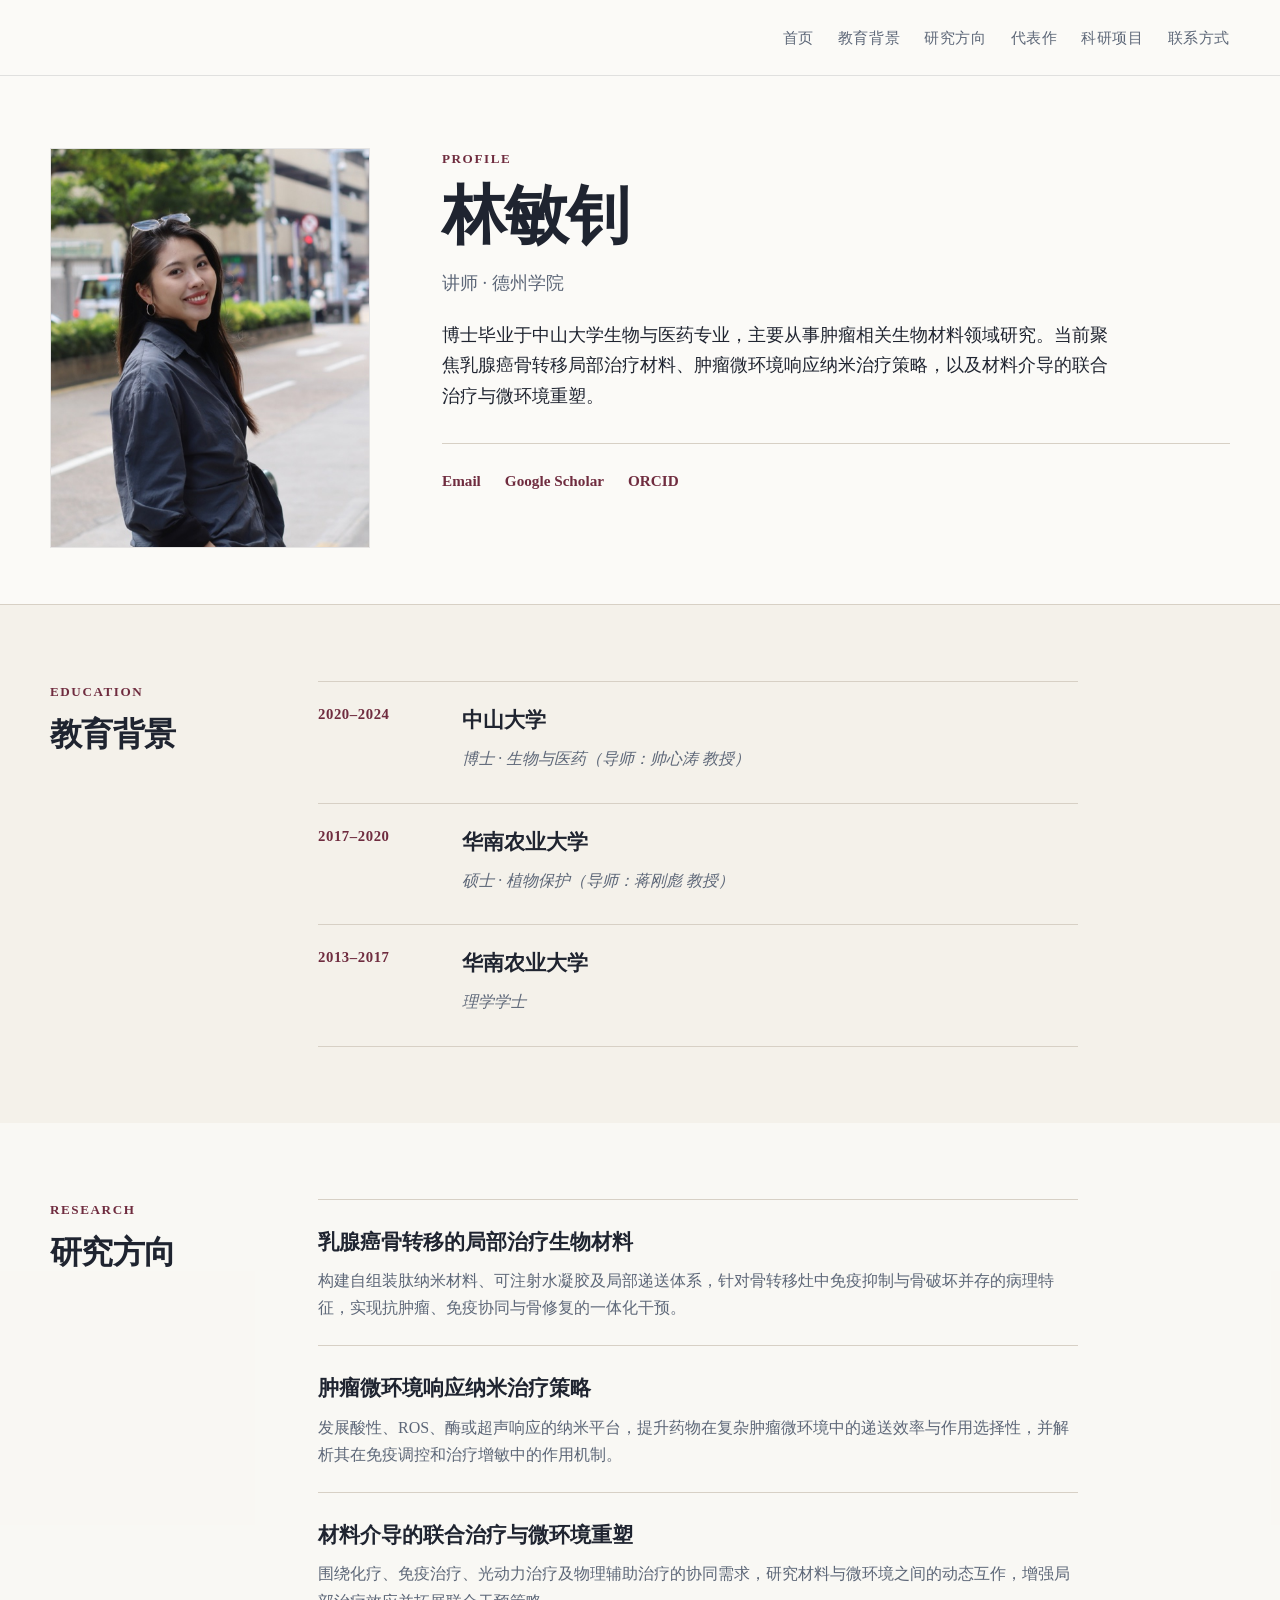
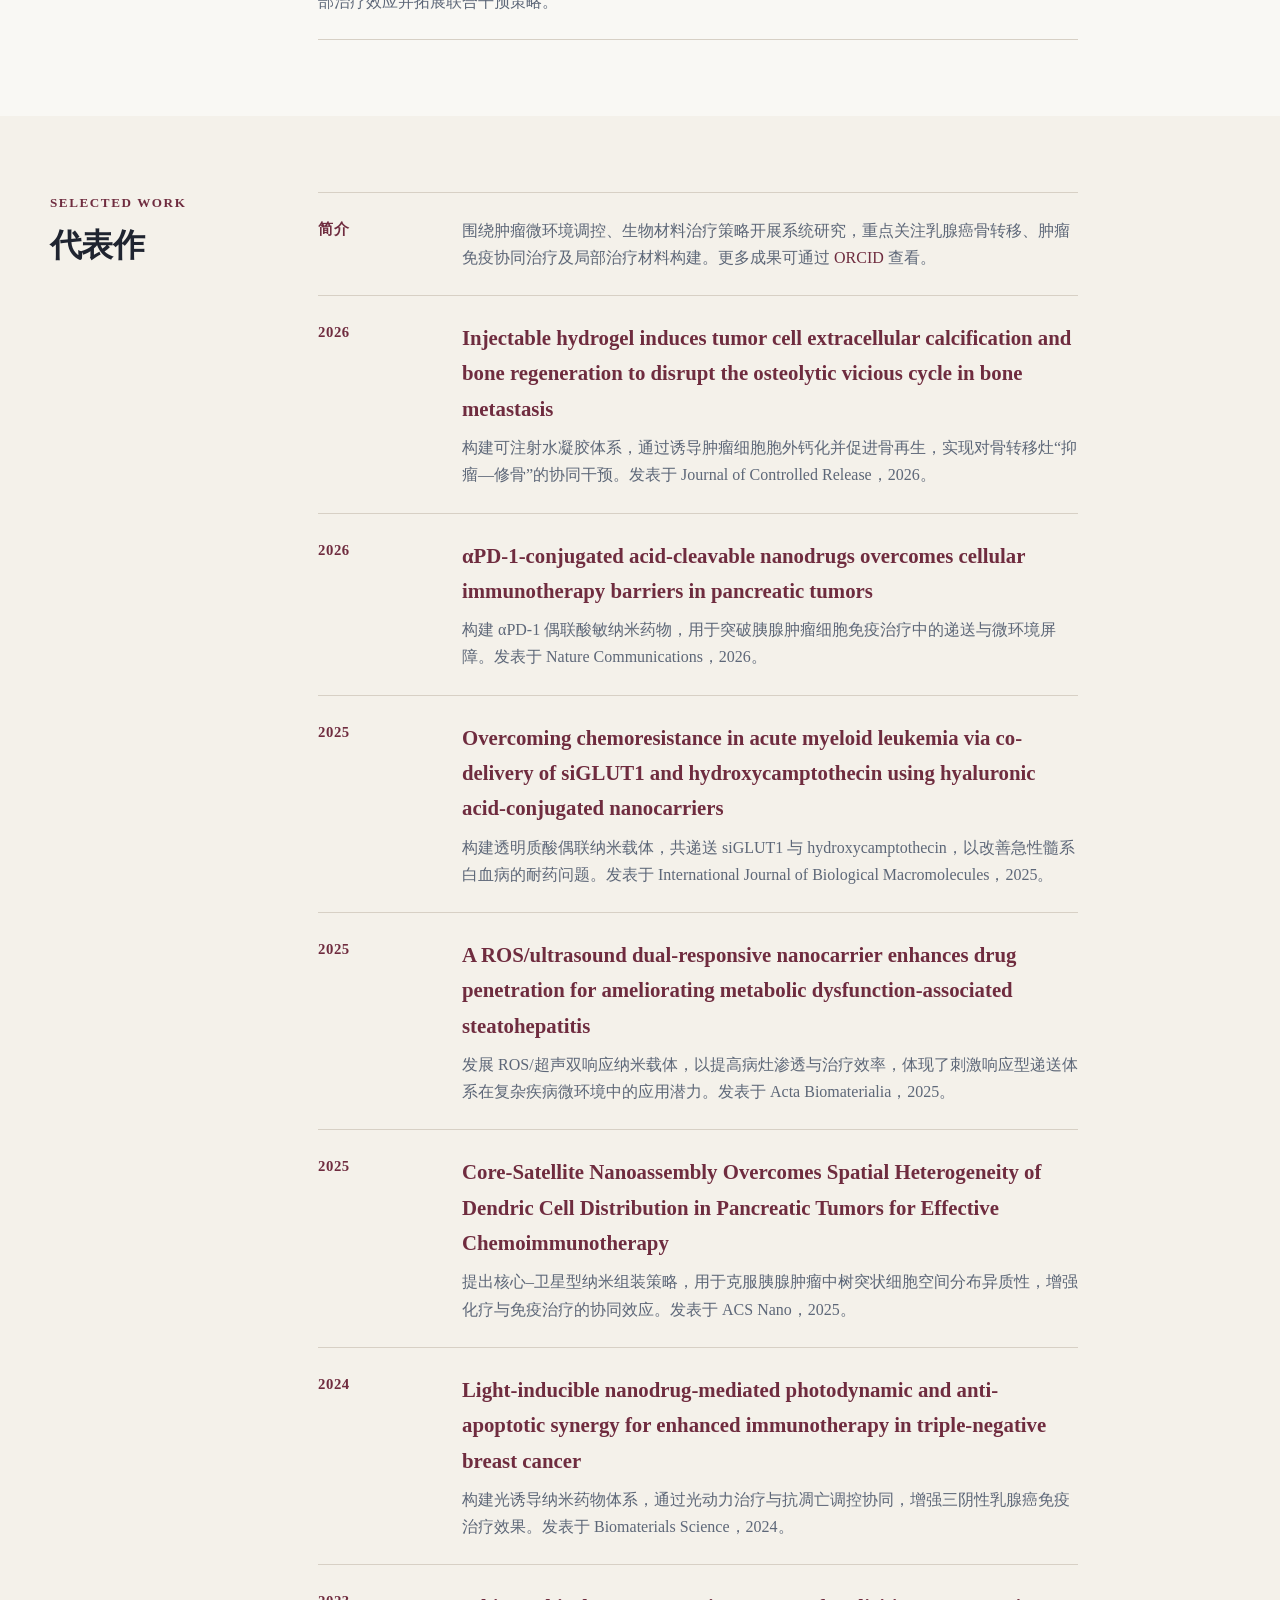
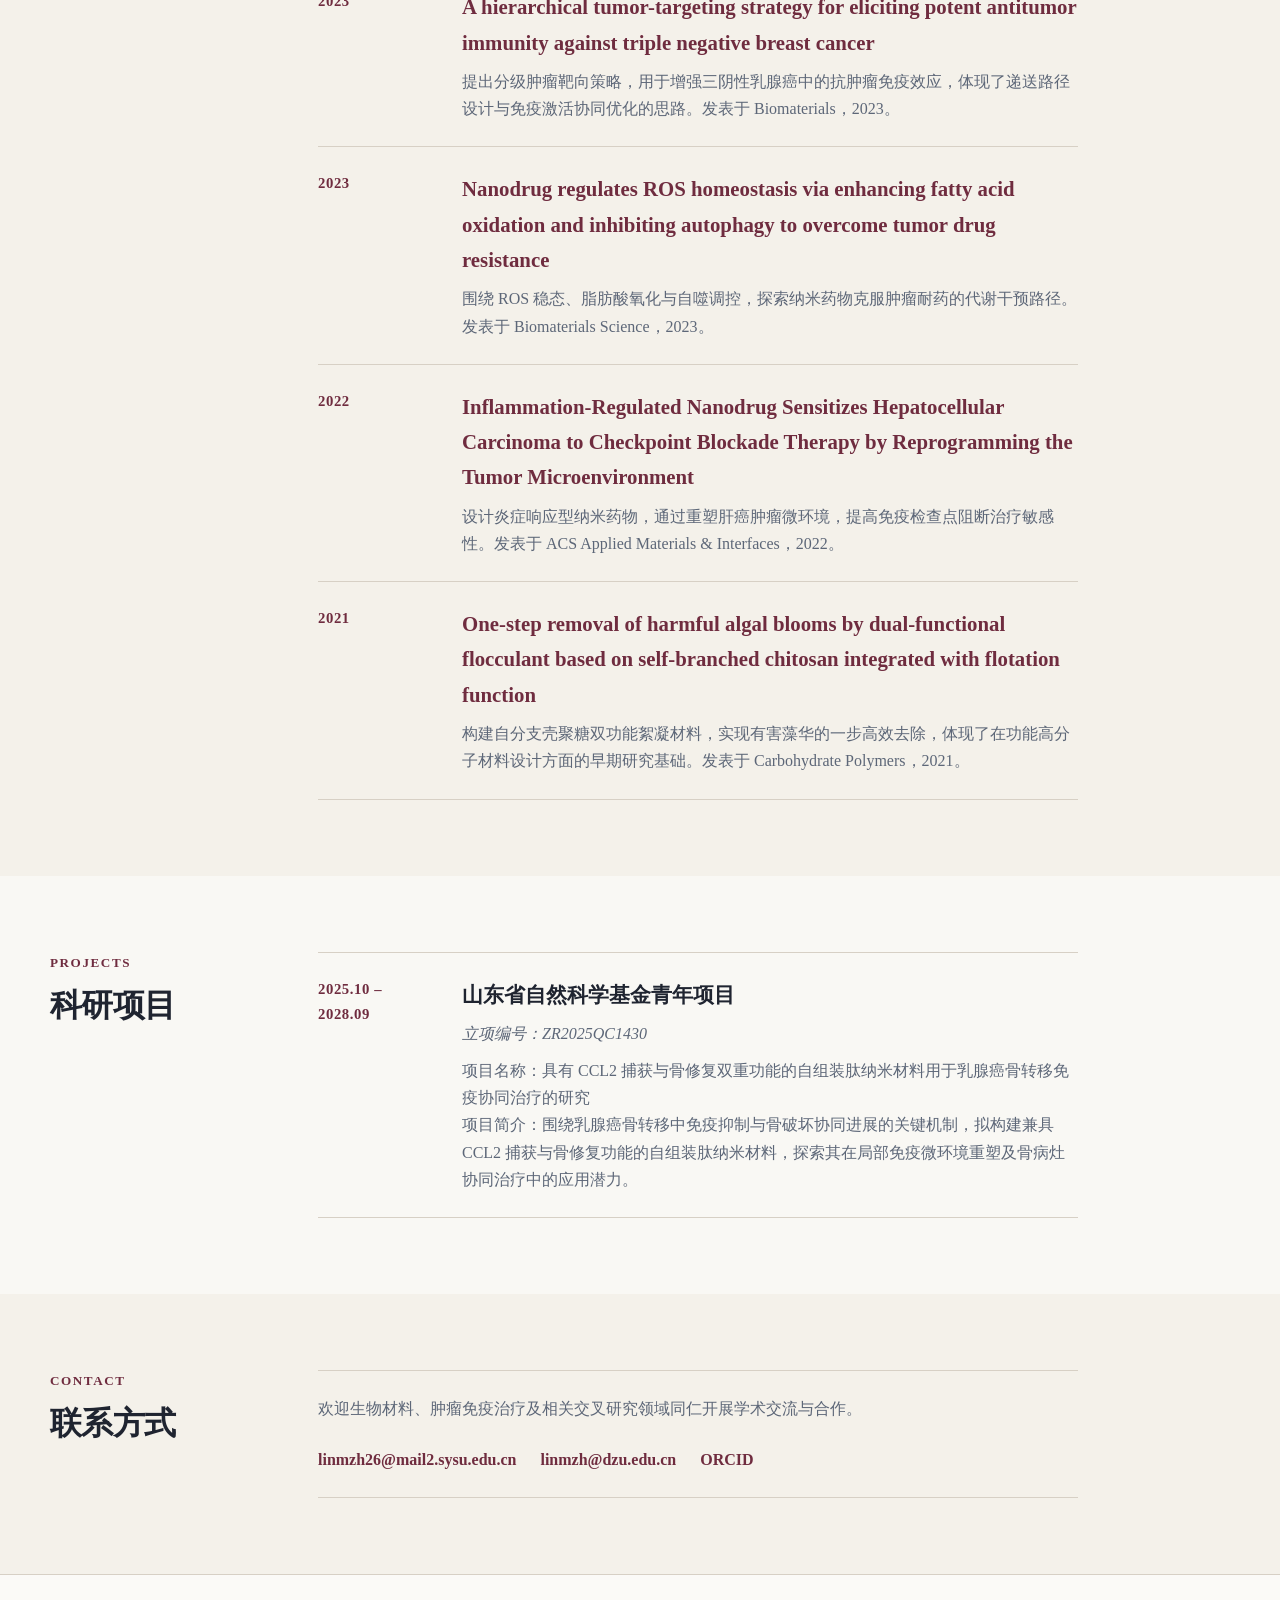
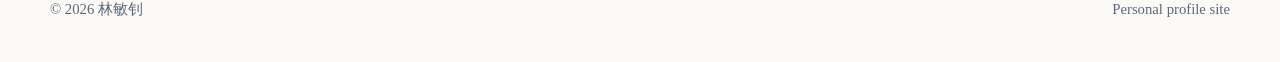
==== index.html @ 879c2ae6 "feat: update homepage content and publication links Refresh the homepage structure and academic cont" ====
<!doctype html>
<html lang="zh-CN">
  <head>
    <meta charset="UTF-8" />
    <meta name="viewport" content="width=device-width, initial-scale=1.0" />
    <title>林敏钊 - 个人主页</title>
    <link rel="icon" type="image/svg+xml" href="assets/favicon.svg" />
    <link rel="stylesheet" href="css/style.css" />
  </head>
  <body>
    <nav class="navbar" aria-label="主导航">
      <div class="container nav-content">
        <a href="#profile" class="logo"></a>
        <button
          class="hamburger"
          aria-label="打开菜单"
          aria-expanded="false"
          aria-controls="site-navigation"
        >
          <span></span>
          <span></span>
          <span></span>
        </button>
        <ul class="nav-links" id="site-navigation">
          <li><a href="#profile">首页</a></li>
          <li><a href="#education">教育背景</a></li>
          <li><a href="#research">研究方向</a></li>
          <li><a href="#selected-work">代表作</a></li>
          <li><a href="#experience">科研项目</a></li>
          <li><a href="#contact">联系方式</a></li>
        </ul>
      </div>
    </nav>

    <main>
      <section id="profile" class="hero section-anchor">
        <div class="container hero-grid">
          <div class="profile-media">
            <img
              class="profile-photo"
              src="assets/profile.png"
              alt="林敏钊个人照片"
            />
          </div>
          <div class="profile-copy">
            <p class="eyebrow">Profile</p>
            <h1>林敏钊</h1>
            <p class="profile-title">讲师 · 德州学院</p>
            <p class="lead">
              博士毕业于中山大学生物与医药专业，主要从事肿瘤相关生物材料领域研究。当前聚焦乳腺癌骨转移局部治疗材料、肿瘤微环境响应纳米治疗策略，以及材料介导的联合治疗与微环境重塑。
            </p>
            <div class="profile-links" aria-label="主要链接">
              <a href="mailto:linmzh26@mail2.sysu.edu.cn">Email</a>
              <a
                href="https://scholar.google.com/citations?user=S7GphQsAAAAJ&amp;hl=zh-CN"
                target="_blank"
                rel="noreferrer"
                >Google Scholar</a
              >
              <a
                href="https://orcid.org/0000-0001-9697-3656"
                target="_blank"
                rel="noreferrer"
                >ORCID</a
              >
            </div>
          </div>
        </div>
      </section>

      <section id="education" class="section section-anchor">
        <div class="container content-shell">
          <div class="section-heading">
            <p class="section-kicker">Education</p>
            <h2 class="section-title">教育背景</h2>
          </div>
          <div class="timeline compact">
            <article class="timeline-item">
              <div class="timeline-meta">2020–2024</div>
              <div class="timeline-content">
                <h3>中山大学</h3>
                <p class="timeline-role">
                  博士 · 生物与医药（导师：帅心涛 教授）
                </p>
              </div>
            </article>
            <article class="timeline-item">
              <div class="timeline-meta">2017–2020</div>
              <div class="timeline-content">
                <h3>华南农业大学</h3>
                <p class="timeline-role">
                  硕士 · 植物保护（导师：蒋刚彪 教授）
                </p>
              </div>
            </article>
            <article class="timeline-item">
              <div class="timeline-meta">2013–2017</div>
              <div class="timeline-content">
                <h3>华南农业大学</h3>
                <p class="timeline-role">理学学士</p>
              </div>
            </article>
          </div>
        </div>
      </section>

      <section id="research" class="section section-anchor section-muted">
        <div class="container content-shell">
          <div class="section-heading">
            <p class="section-kicker">Research</p>
            <h2 class="section-title">研究方向</h2>
          </div>
          <div class="research-list">
            <article class="research-item">
              <h3>乳腺癌骨转移的局部治疗生物材料</h3>
              <p>
                构建自组装肽纳米材料、可注射水凝胶及局部递送体系，针对骨转移灶中免疫抑制与骨破坏并存的病理特征，实现抗肿瘤、免疫协同与骨修复的一体化干预。
              </p>
            </article>
            <article class="research-item">
              <h3>肿瘤微环境响应纳米治疗策略</h3>
              <p>
                发展酸性、ROS、酶或超声响应的纳米平台，提升药物在复杂肿瘤微环境中的递送效率与作用选择性，并解析其在免疫调控和治疗增敏中的作用机制。
              </p>
            </article>
            <article class="research-item">
              <h3>材料介导的联合治疗与微环境重塑</h3>
              <p>
                围绕化疗、免疫治疗、光动力治疗及物理辅助治疗的协同需求，研究材料与微环境之间的动态互作，增强局部治疗效应并拓展联合干预策略。
              </p>
            </article>
          </div>
        </div>
      </section>

      <section id="selected-work" class="section section-anchor">
        <div class="container content-shell">
          <div class="section-heading">
            <p class="section-kicker">Selected Work</p>
            <h2 class="section-title">代表作</h2>
          </div>
          <div class="work-list">
            <article class="work-item">
              <div class="work-meta">简介</div>
              <div class="work-content">
                <p>
                  围绕肿瘤微环境调控、生物材料治疗策略开展系统研究，重点关注乳腺癌骨转移、肿瘤免疫协同治疗及局部治疗材料构建。更多成果可通过
                  <a
                    href="https://orcid.org/0000-0001-9697-3656"
                    target="_blank"
                    rel="noreferrer"
                    >ORCID</a
                  >
                  查看。
                </p>
              </div>
            </article>
            <article class="work-item">
              <div class="work-meta">2026</div>
              <div class="work-content">
                <h3>
                  <a
                    href="https://www.sciencedirect.com/science/article/abs/pii/S0168365926001033"
                    target="_blank"
                    rel="noreferrer"
                    >Injectable hydrogel induces tumor cell extracellular
                    calcification and bone regeneration to disrupt the
                    osteolytic vicious cycle in bone metastasis</a
                  >
                </h3>
                <p>
                  构建可注射水凝胶体系，通过诱导肿瘤细胞胞外钙化并促进骨再生，实现对骨转移灶“抑瘤—修骨”的协同干预。发表于
                  Journal of Controlled Release，2026。
                </p>
              </div>
            </article>
            <article class="work-item">
              <div class="work-meta">2026</div>
              <div class="work-content">
                <h3>
                  <a
                    href="https://www.nature.com/articles/s41467-025-67254-x?utm_source=chatgpt.com"
                    target="_blank"
                    rel="noreferrer"
                    >αPD-1-conjugated acid-cleavable nanodrugs overcomes
                    cellular immunotherapy barriers in pancreatic tumors</a
                  >
                </h3>
                <p>
                  构建 αPD-1
                  偶联酸敏纳米药物，用于突破胰腺肿瘤细胞免疫治疗中的递送与微环境屏障。发表于
                  Nature Communications，2026。
                </p>
              </div>
            </article>
            <article class="work-item">
              <div class="work-meta">2025</div>
              <div class="work-content">
                <h3>
                  <a
                    href="https://www.sciencedirect.com/science/article/abs/pii/S0141813025030442"
                    target="_blank"
                    rel="noreferrer"
                    >Overcoming chemoresistance in acute myeloid leukemia via
                    co-delivery of siGLUT1 and hydroxycamptothecin using
                    hyaluronic acid-conjugated nanocarriers</a
                  >
                </h3>
                <p>
                  构建透明质酸偶联纳米载体，共递送 siGLUT1 与
                  hydroxycamptothecin，以改善急性髓系白血病的耐药问题。发表于
                  International Journal of Biological Macromolecules，2025。
                </p>
              </div>
            </article>
            <article class="work-item">
              <div class="work-meta">2025</div>
              <div class="work-content">
                <h3>
                  <a
                    href="https://www.sciencedirect.com/science/article/abs/pii/S1742706125005033?via%3Dihub"
                    target="_blank"
                    rel="noreferrer"
                    >A ROS/ultrasound dual-responsive nanocarrier enhances drug
                    penetration for ameliorating metabolic dysfunction-associated
                    steatohepatitis</a
                  >
                </h3>
                <p>
                  发展
                  ROS/超声双响应纳米载体，以提高病灶渗透与治疗效率，体现了刺激响应型递送体系在复杂疾病微环境中的应用潜力。发表于
                  Acta Biomaterialia，2025。
                </p>
              </div>
            </article>
            <article class="work-item">
              <div class="work-meta">2025</div>
              <div class="work-content">
                <h3>
                  <a
                    href="https://pubs.acs.org/doi/10.1021/acsnano.4c15444"
                    target="_blank"
                    rel="noreferrer"
                    >Core-Satellite Nanoassembly Overcomes Spatial Heterogeneity of
                    Dendric Cell Distribution in Pancreatic Tumors for Effective
                    Chemoimmunotherapy</a
                  >
                </h3>
                <p>
                  提出核心–卫星型纳米组装策略，用于克服胰腺肿瘤中树突状细胞空间分布异质性，增强化疗与免疫治疗的协同效应。发表于
                  ACS Nano，2025。
                </p>
              </div>
            </article>
            <article class="work-item">
              <div class="work-meta">2024</div>
              <div class="work-content">
                <h3>
                  <a
                    href="https://pubs.rsc.org/en/content/articlelanding/2024/bm/d4bm00083h?utm_source=chatgpt.com"
                    target="_blank"
                    rel="noreferrer"
                    >Light-inducible nanodrug-mediated photodynamic and
                    anti-apoptotic synergy for enhanced immunotherapy in
                    triple-negative breast cancer</a
                  >
                </h3>
                <p>
                  构建光诱导纳米药物体系，通过光动力治疗与抗凋亡调控协同，增强三阴性乳腺癌免疫治疗效果。发表于
                  Biomaterials Science，2024。
                </p>
              </div>
            </article>
            <article class="work-item">
              <div class="work-meta">2023</div>
              <div class="work-content">
                <h3>
                  <a
                    href="https://www.sciencedirect.com/science/article/abs/pii/S0142961223000753?via%3Dihub"
                    target="_blank"
                    rel="noreferrer"
                    >A hierarchical tumor-targeting strategy for eliciting potent
                    antitumor immunity against triple negative breast cancer</a
                  >
                </h3>
                <p>
                  提出分级肿瘤靶向策略，用于增强三阴性乳腺癌中的抗肿瘤免疫效应，体现了递送路径设计与免疫激活协同优化的思路。发表于
                  Biomaterials，2023。
                </p>
              </div>
            </article>
            <article class="work-item">
              <div class="work-meta">2023</div>
              <div class="work-content">
                <h3>
                  <a
                    href="https://pubs.rsc.org/en/content/articlelanding/2023/bm/d3bm01139a?utm_source=chatgpt.com"
                    target="_blank"
                    rel="noreferrer"
                    >Nanodrug regulates ROS homeostasis via enhancing fatty acid
                    oxidation and inhibiting autophagy to overcome tumor drug
                    resistance</a
                  >
                </h3>
                <p>
                  围绕 ROS
                  稳态、脂肪酸氧化与自噬调控，探索纳米药物克服肿瘤耐药的代谢干预路径。发表于
                  Biomaterials Science，2023。
                </p>
              </div>
            </article>
            <article class="work-item">
              <div class="work-meta">2022</div>
              <div class="work-content">
                <h3>
                  <a
                    href="https://pubs.acs.org/doi/10.1021/acsami.2c14448"
                    target="_blank"
                    rel="noreferrer"
                    >Inflammation-Regulated Nanodrug Sensitizes Hepatocellular
                    Carcinoma to Checkpoint Blockade Therapy by Reprogramming the
                    Tumor Microenvironment</a
                  >
                </h3>
                <p>
                  设计炎症响应型纳米药物，通过重塑肝癌肿瘤微环境，提高免疫检查点阻断治疗敏感性。发表于
                  ACS Applied Materials &amp; Interfaces，2022。
                </p>
              </div>
            </article>
            <article class="work-item">
              <div class="work-meta">2021</div>
              <div class="work-content">
                <h3>
                  <a
                    href="https://www.sciencedirect.com/science/article/abs/pii/S0144861721000977"
                    target="_blank"
                    rel="noreferrer"
                    >One-step removal of harmful algal blooms by dual-functional
                    flocculant based on self-branched chitosan integrated with
                    flotation function</a
                  >
                </h3>
                <p>
                  构建自分支壳聚糖双功能絮凝材料，实现有害藻华的一步高效去除，体现了在功能高分子材料设计方面的早期研究基础。发表于
                  Carbohydrate Polymers，2021。
                </p>
              </div>
            </article>
          </div>
        </div>
      </section>

      <section id="experience" class="section section-anchor section-muted">
        <div class="container content-shell">
          <div class="section-heading">
            <p class="section-kicker">Projects</p>
            <h2 class="section-title">科研项目</h2>
          </div>
          <div class="timeline">
            <article class="timeline-item">
              <div class="timeline-meta">2025.10 – 2028.09</div>
              <div class="timeline-content">
                <h3>山东省自然科学基金青年项目</h3>
                <p class="timeline-role">立项编号：ZR2025QC1430</p>
                <p>
                  项目名称：具有 CCL2
                  捕获与骨修复双重功能的自组装肽纳米材料用于乳腺癌骨转移免疫协同治疗的研究
                </p>
                <p>
                  项目简介：围绕乳腺癌骨转移中免疫抑制与骨破坏协同进展的关键机制，拟构建兼具
                  CCL2
                  捕获与骨修复功能的自组装肽纳米材料，探索其在局部免疫微环境重塑及骨病灶协同治疗中的应用潜力。
                </p>
              </div>
            </article>
          </div>
        </div>
      </section>

      <section id="contact" class="section section-anchor">
        <div class="container content-shell">
          <div class="section-heading">
            <p class="section-kicker">Contact</p>
            <h2 class="section-title">联系方式</h2>
          </div>
          <div class="contact-panel">
            <p>
              欢迎生物材料、肿瘤免疫治疗及相关交叉研究领域同仁开展学术交流与合作。
            </p>
            <ul class="contact-links">
              <li>
                <a href="mailto:linmzh26@mail2.sysu.edu.cn"
                  >linmzh26@mail2.sysu.edu.cn</a
                >
              </li>
              <li><a href="mailto:linmzh@dzu.edu.cn">linmzh@dzu.edu.cn</a></li>
              <li>
                <a
                  href="https://orcid.org/0000-0001-9697-3656"
                  target="_blank"
                  rel="noreferrer"
                  >ORCID</a
                >
              </li>
            </ul>
          </div>
        </div>
      </section>
    </main>

    <footer class="footer">
      <div class="container footer-content">
        <p>&copy; 2026 林敏钊</p>
        <p>Personal profile site</p>
      </div>
    </footer>

    <script src="js/main.js"></script>
  </body>
</html>
---- css/style.css ----
:root {
    --bg: #f4f1ea;
    --surface: #fbfaf7;
    --surface-strong: #ffffff;
    --text: #1f2430;
    --muted: #5d6778;
    --line: #d7d0c5;
    --accent: #6f2c3f;
    --accent-soft: #efe4e7;
    --nav-height: 76px;
    --content-width: 1180px;
    --reading-width: 760px;
    --transition: 180ms ease;
}

* {
    margin: 0;
    padding: 0;
    box-sizing: border-box;
}

html {
    scroll-behavior: smooth;
}

body {
    font-family: Georgia, "Times New Roman", serif;
    line-height: 1.7;
    color: var(--text);
    background: var(--bg);
}

a {
    color: var(--accent);
    text-decoration: none;
}

a:hover {
    text-decoration: underline;
}

a:focus-visible,
button:focus-visible {
    outline: 2px solid var(--accent);
    outline-offset: 3px;
}

img {
    max-width: 100%;
    display: block;
}

.container {
    width: min(calc(100% - 48px), var(--content-width));
    margin: 0 auto;
}

.navbar {
    position: sticky;
    top: 0;
    z-index: 1000;
    height: var(--nav-height);
    background: rgba(251, 250, 247, 0.96);
    border-bottom: 1px solid rgba(31, 36, 48, 0.12);
    backdrop-filter: blur(10px);
}

.nav-content {
    height: 100%;
    display: flex;
    align-items: center;
    justify-content: space-between;
    gap: 32px;
}

.logo {
    color: var(--text);
    font-size: 1.2rem;
    font-weight: 700;
    letter-spacing: 0.02em;
}

.nav-links {
    display: flex;
    align-items: center;
    gap: 24px;
    list-style: none;
}

.nav-links a {
    color: var(--muted);
    font-size: 0.92rem;
    letter-spacing: 0.04em;
    text-transform: uppercase;
}

.nav-links a:hover,
.nav-links a:focus-visible {
    color: var(--text);
    text-decoration: none;
}

.hamburger {
    display: none;
    width: 42px;
    height: 42px;
    border: 1px solid rgba(31, 36, 48, 0.14);
    border-radius: 999px;
    background: var(--surface-strong);
    align-items: center;
    justify-content: center;
    cursor: pointer;
}

.hamburger span {
    position: absolute;
    width: 18px;
    height: 2px;
    background: var(--text);
    transition: transform var(--transition), opacity var(--transition);
}

.hamburger span:nth-child(1) {
    transform: translateY(-6px);
}

.hamburger span:nth-child(3) {
    transform: translateY(6px);
}

.hamburger.active span:nth-child(1) {
    transform: rotate(45deg);
}

.hamburger.active span:nth-child(2) {
    opacity: 0;
}

.hamburger.active span:nth-child(3) {
    transform: rotate(-45deg);
}

.section-anchor {
    scroll-margin-top: calc(var(--nav-height) + 28px);
}

.hero {
    padding: 72px 0 56px;
    background: var(--surface);
    border-bottom: 1px solid var(--line);
}

.hero-grid {
    display: grid;
    grid-template-columns: 320px minmax(0, 1fr);
    gap: 72px;
    align-items: start;
}

.profile-photo {
    aspect-ratio: 4 / 5;
    width: 100%;
    object-fit: cover;
    border: 1px solid rgba(31, 36, 48, 0.1);
    display: block;
}

.eyebrow,
.section-kicker {
    margin-bottom: 14px;
    color: var(--accent);
    font-size: 0.82rem;
    font-weight: 700;
    letter-spacing: 0.12em;
    text-transform: uppercase;
}

.profile-copy h1 {
    font-size: clamp(2.8rem, 5vw, 4.75rem);
    line-height: 1;
    letter-spacing: -0.03em;
    margin-bottom: 20px;
}

.profile-title {
    max-width: 36rem;
    color: var(--muted);
    font-size: 1.15rem;
    margin-bottom: 20px;
}

.lead {
    max-width: 42rem;
    font-size: 1.12rem;
    color: var(--text);
}

.profile-links {
    display: flex;
    flex-wrap: wrap;
    gap: 18px 24px;
    margin-top: 32px;
    padding-top: 24px;
    border-top: 1px solid var(--line);
}

.profile-links a {
    font-size: 0.95rem;
    font-weight: 700;
}

.section {
    padding: 76px 0;
}

.section-muted {
    background: rgba(255, 255, 255, 0.45);
}

.content-shell {
    display: grid;
    grid-template-columns: 220px minmax(0, 1fr);
    gap: 48px;
    align-items: start;
}

.section-heading {
    position: sticky;
    top: calc(var(--nav-height) + 28px);
}

.section-title {
    font-size: 2rem;
    line-height: 1.1;
    letter-spacing: -0.02em;
}

.content-body,
.research-list,
.work-list,
.timeline,
.contact-panel {
    max-width: var(--reading-width);
}

.prose p + p {
    margin-top: 18px;
}

.research-list,
.work-list,
.timeline {
    display: grid;
    gap: 0;
}

.research-item,
.work-item,
.timeline-item,
.contact-panel {
    padding: 24px 0;
    border-top: 1px solid var(--line);
}

.research-item:last-child,
.work-item:last-child,
.timeline-item:last-child,
.contact-panel {
    border-bottom: 1px solid var(--line);
}

.research-item h3,
.work-content h3,
.timeline-content h3 {
    font-size: 1.3rem;
    margin-bottom: 8px;
}

.research-item p,
.work-content p,
.timeline-content p,
.contact-panel p,
.timeline-role {
    color: var(--muted);
}

.work-item,
.timeline-item {
    display: grid;
    grid-template-columns: 120px minmax(0, 1fr);
    gap: 24px;
}

.work-meta,
.timeline-meta {
    color: var(--accent);
    font-size: 0.92rem;
    font-weight: 700;
    letter-spacing: 0.04em;
    text-transform: uppercase;
}

.work-links {
    display: flex;
    flex-wrap: wrap;
    gap: 16px;
    margin-top: 12px;
}

.timeline-role {
    margin-bottom: 10px;
    font-style: italic;
}

.compact .timeline-item {
    padding: 20px 0;
}

.contact-panel {
    display: grid;
    gap: 24px;
}

.contact-links {
    list-style: none;
    display: flex;
    flex-wrap: wrap;
    gap: 14px 24px;
}

.contact-links a {
    font-weight: 700;
}

.footer {
    border-top: 1px solid var(--line);
    background: var(--surface);
}

.footer-content {
    display: flex;
    justify-content: space-between;
    gap: 24px;
    padding: 22px 0 40px;
    color: var(--muted);
    font-size: 0.92rem;
}

@media (max-width: 960px) {
    .hero-grid,
    .content-shell,
    .work-item,
    .timeline-item {
        grid-template-columns: 1fr;
        gap: 24px;
    }

    .section-heading {
        position: static;
    }

    .profile-photo {
        max-width: 320px;
    }
}

@media (max-width: 820px) {
    .hamburger {
        position: relative;
        display: inline-flex;
        flex-shrink: 0;
    }

    .nav-links {
        display: none;
        position: absolute;
        top: calc(100% + 1px);
        left: 24px;
        right: 24px;
        padding: 18px 20px;
        background: var(--surface-strong);
        border: 1px solid rgba(31, 36, 48, 0.12);
        flex-direction: column;
        align-items: flex-start;
        gap: 14px;
    }

    .nav-links.active {
        display: flex;
    }

    .hero {
        padding-top: 48px;
    }

    .profile-copy h1 {
        font-size: clamp(2.3rem, 10vw, 3.4rem);
    }

    .section {
        padding: 60px 0;
    }

    .section-title {
        font-size: 1.7rem;
    }

    .container {
        width: min(calc(100% - 32px), var(--content-width));
    }

    .footer-content {
        flex-direction: column;
    }
}

@media (prefers-reduced-motion: reduce) {
    html {
        scroll-behavior: auto;
    }

    *,
    *::before,
    *::after {
        transition: none !important;
    }
}
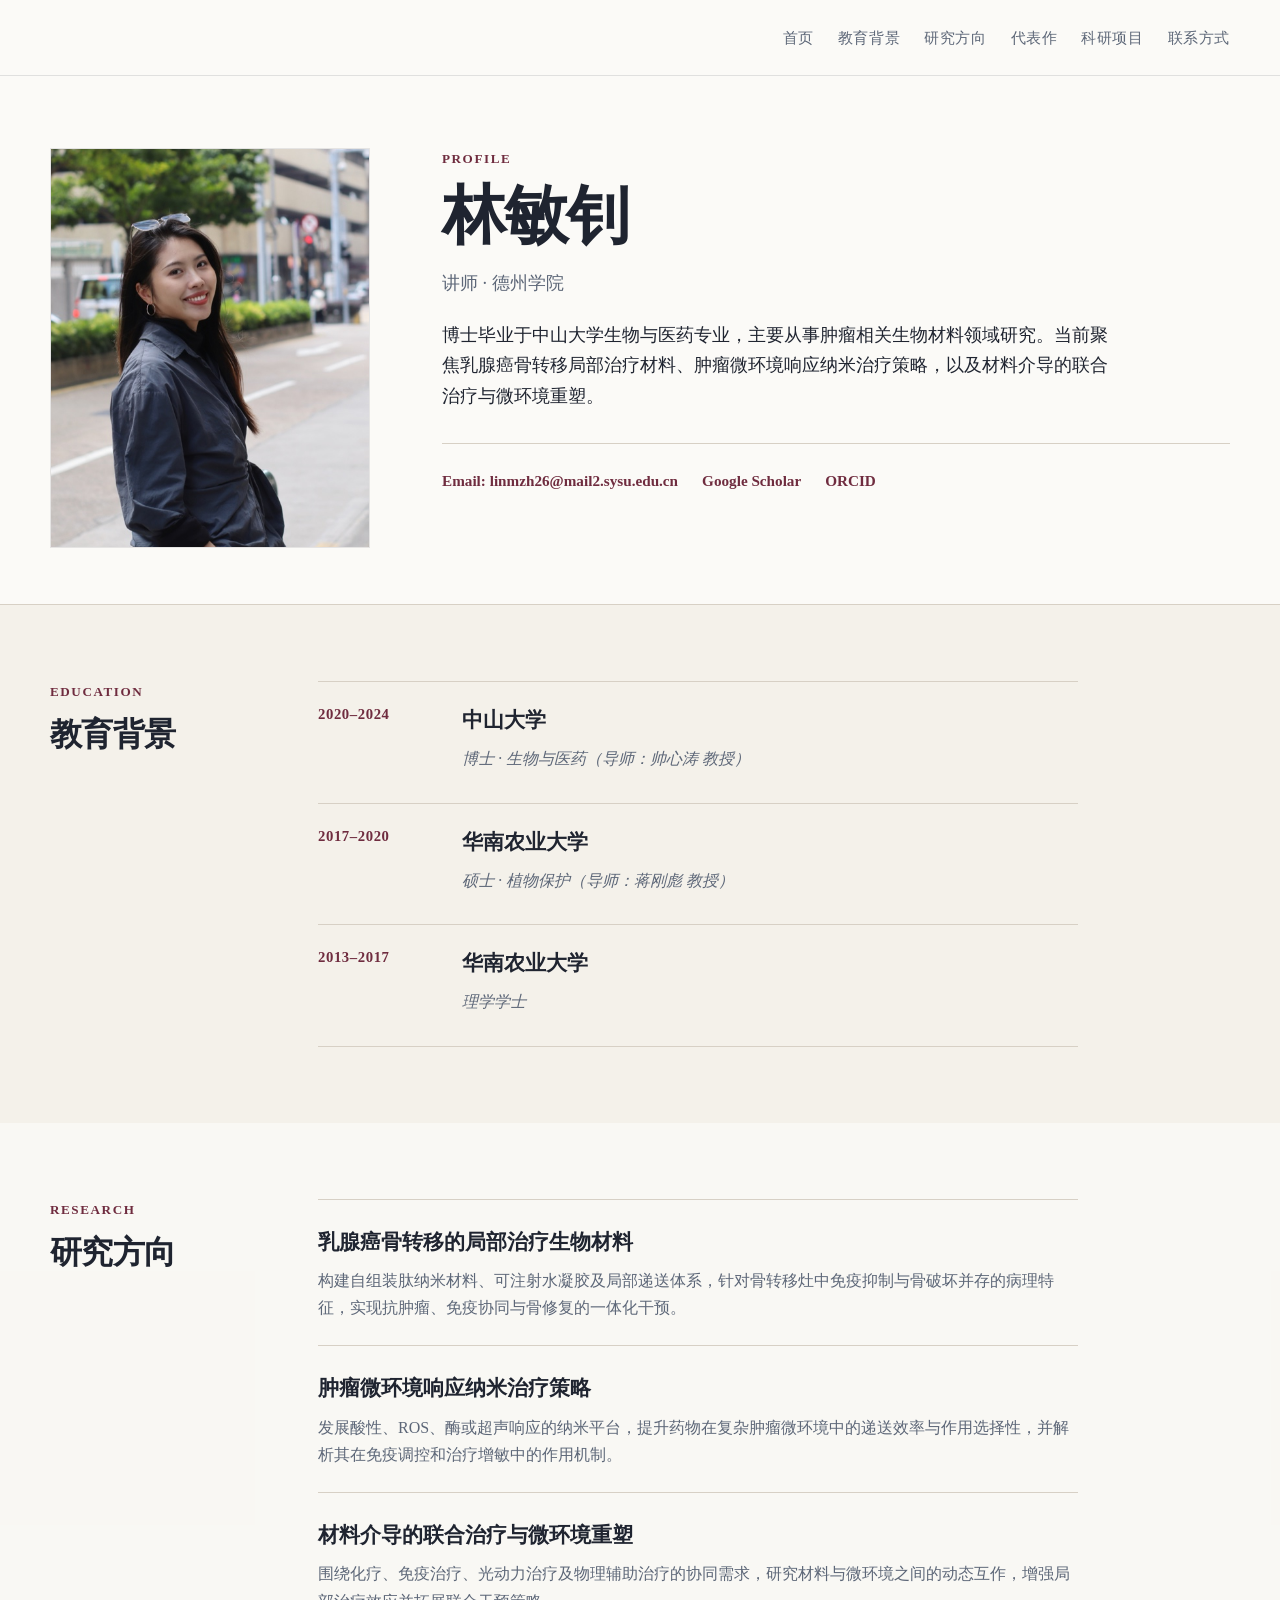
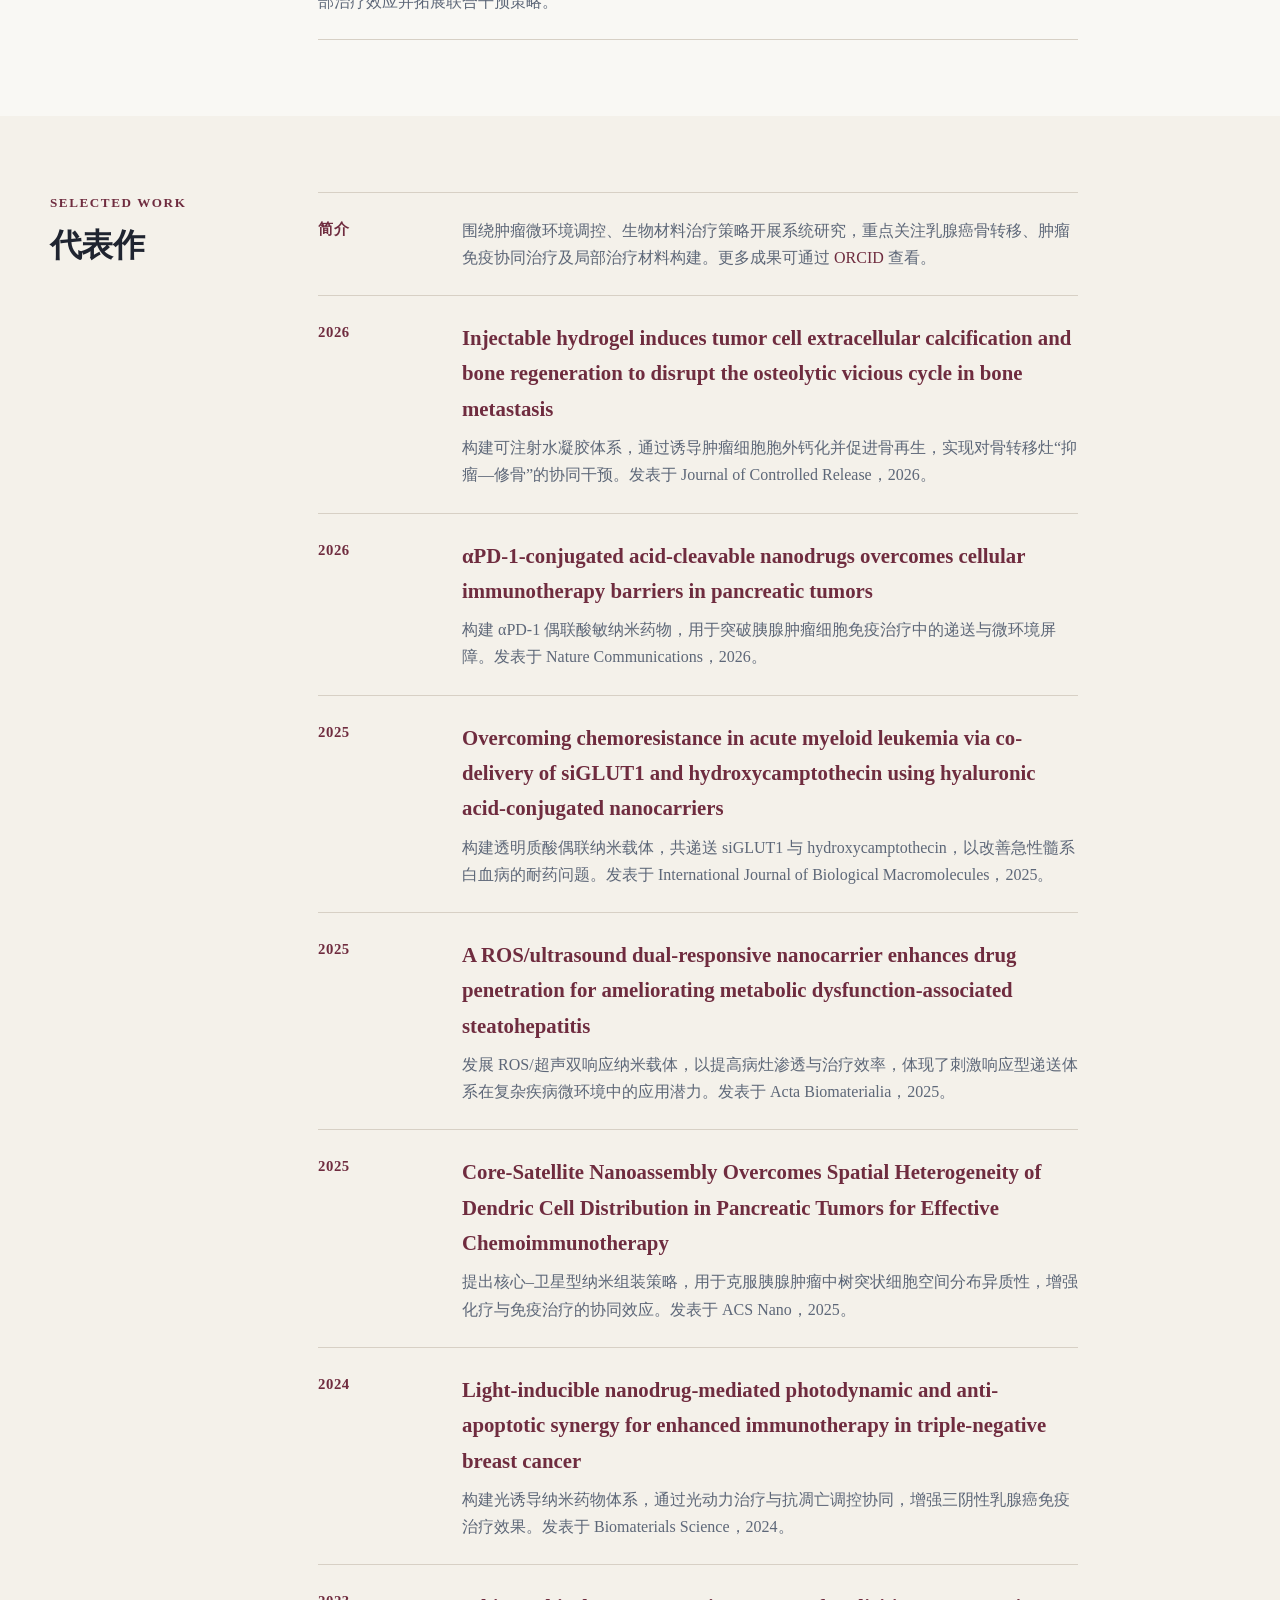
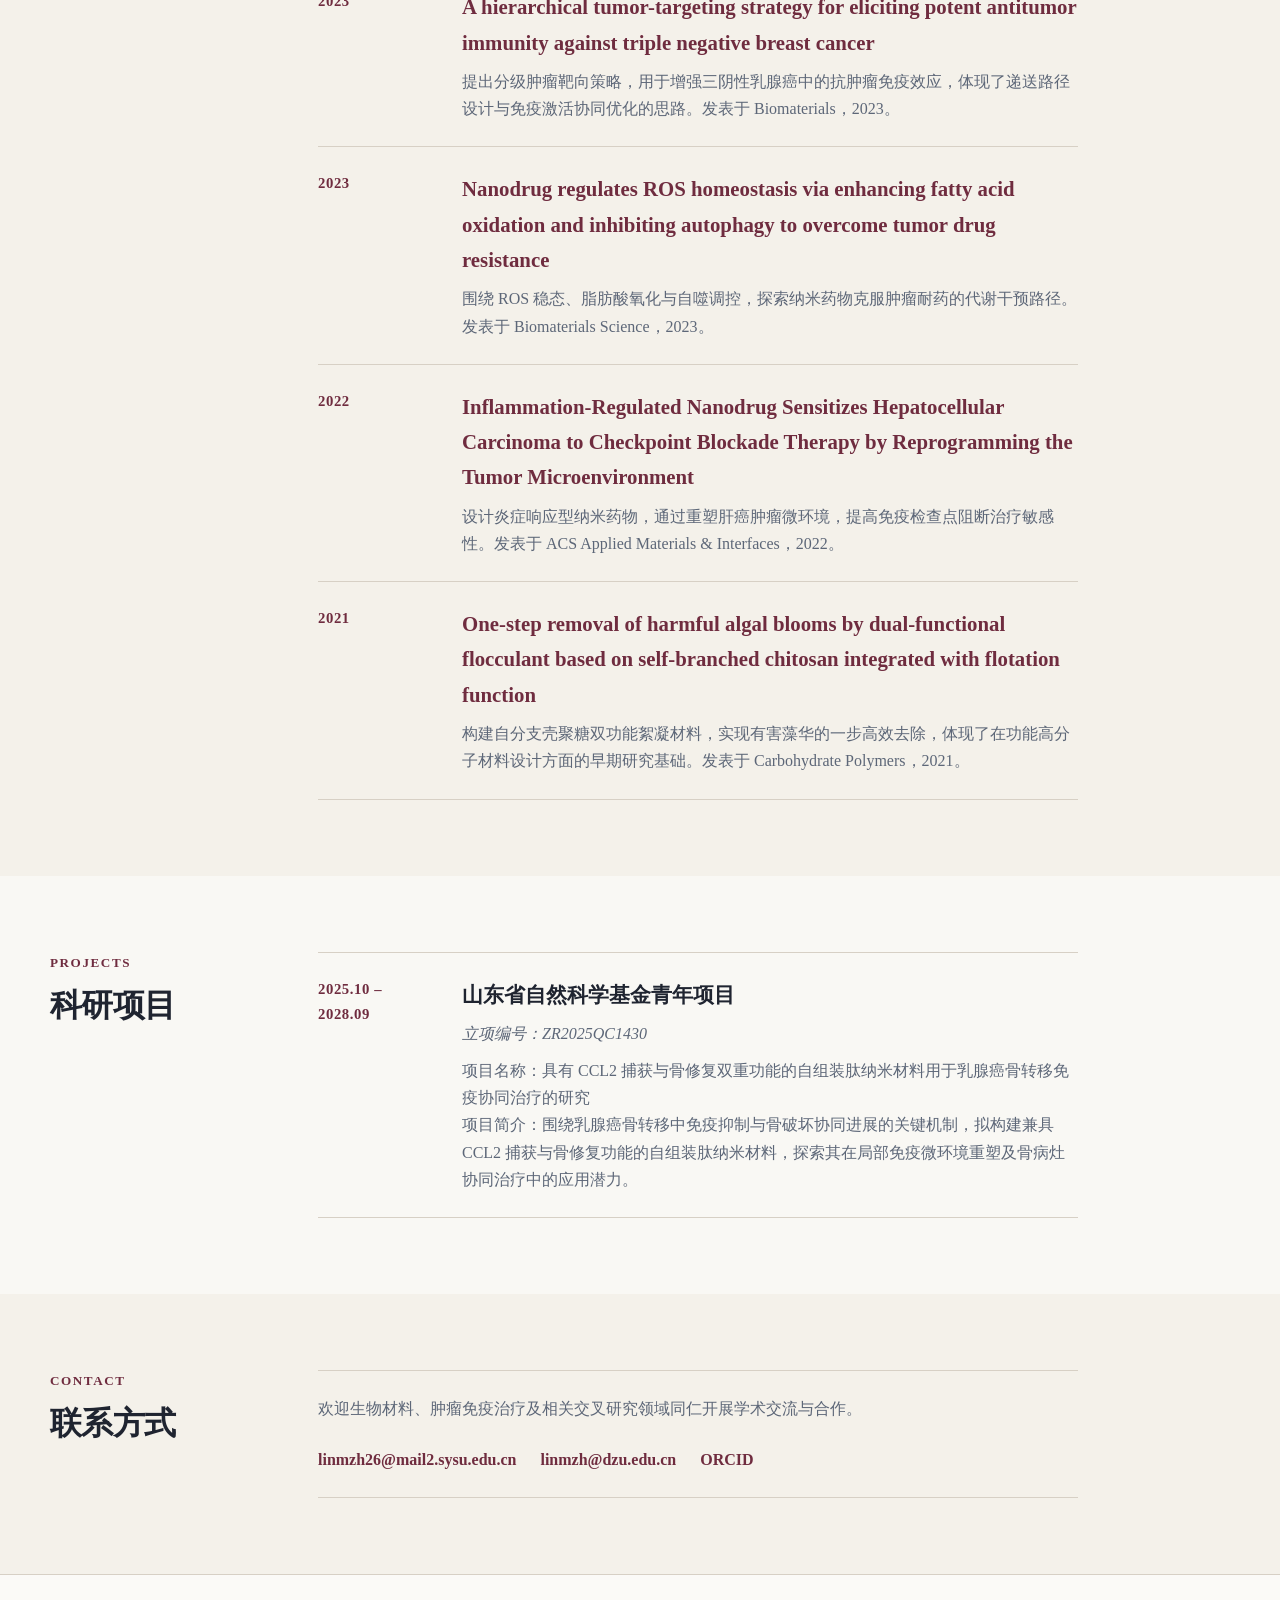
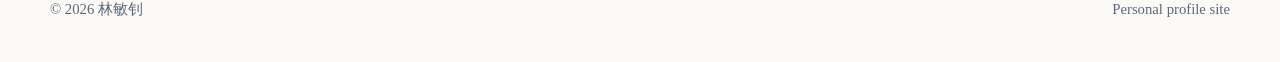
==== commit 26fce75b: "feat: refine homepage content formatting Polish the homepage copy and publication title wrapping to " ====
--- a/index.html
+++ b/index.html
@@ -50,7 +50,9 @@
               博士毕业于中山大学生物与医药专业，主要从事肿瘤相关生物材料领域研究。当前聚焦乳腺癌骨转移局部治疗材料、肿瘤微环境响应纳米治疗策略，以及材料介导的联合治疗与微环境重塑。
             </p>
             <div class="profile-links" aria-label="主要链接">
-              <a href="mailto:linmzh26@mail2.sysu.edu.cn">Email</a>
+              <a href="mailto:linmzh26@mail2.sysu.edu.cn"
+                >Email: linmzh26@mail2.sysu.edu.cn</a
+              >
               <a
                 href="https://scholar.google.com/citations?user=S7GphQsAAAAJ&amp;hl=zh-CN"
                 target="_blank"
@@ -222,8 +224,8 @@
                     target="_blank"
                     rel="noreferrer"
                     >A ROS/ultrasound dual-responsive nanocarrier enhances drug
-                    penetration for ameliorating metabolic dysfunction-associated
-                    steatohepatitis</a
+                    penetration for ameliorating metabolic
+                    dysfunction-associated steatohepatitis</a
                   >
                 </h3>
                 <p>
@@ -241,9 +243,9 @@
                     href="https://pubs.acs.org/doi/10.1021/acsnano.4c15444"
                     target="_blank"
                     rel="noreferrer"
-                    >Core-Satellite Nanoassembly Overcomes Spatial Heterogeneity of
-                    Dendric Cell Distribution in Pancreatic Tumors for Effective
-                    Chemoimmunotherapy</a
+                    >Core-Satellite Nanoassembly Overcomes Spatial Heterogeneity
+                    of Dendric Cell Distribution in Pancreatic Tumors for
+                    Effective Chemoimmunotherapy</a
                   >
                 </h3>
                 <p>
@@ -279,8 +281,9 @@
                     href="https://www.sciencedirect.com/science/article/abs/pii/S0142961223000753?via%3Dihub"
                     target="_blank"
                     rel="noreferrer"
-                    >A hierarchical tumor-targeting strategy for eliciting potent
-                    antitumor immunity against triple negative breast cancer</a
+                    >A hierarchical tumor-targeting strategy for eliciting
+                    potent antitumor immunity against triple negative breast
+                    cancer</a
                   >
                 </h3>
                 <p>
@@ -318,8 +321,8 @@
                     target="_blank"
                     rel="noreferrer"
                     >Inflammation-Regulated Nanodrug Sensitizes Hepatocellular
-                    Carcinoma to Checkpoint Blockade Therapy by Reprogramming the
-                    Tumor Microenvironment</a
+                    Carcinoma to Checkpoint Blockade Therapy by Reprogramming
+                    the Tumor Microenvironment</a
                   >
                 </h3>
                 <p>
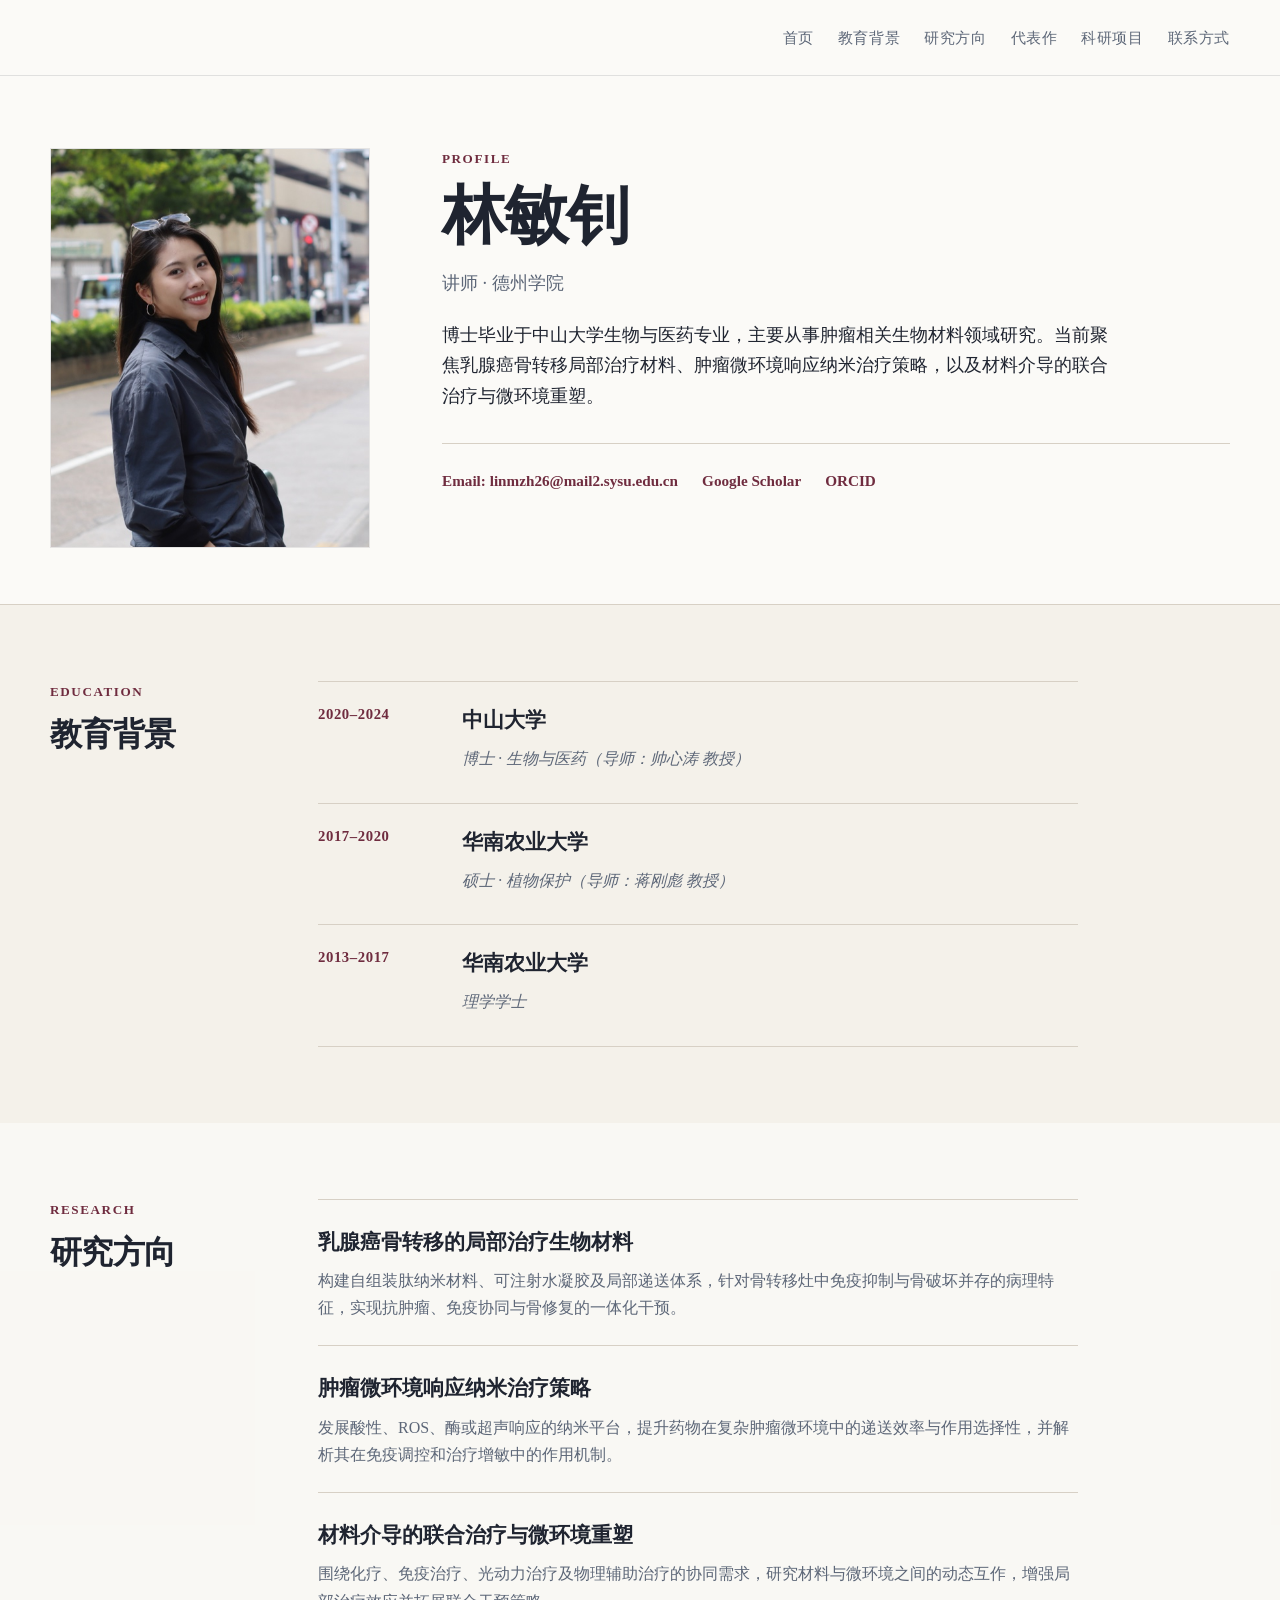
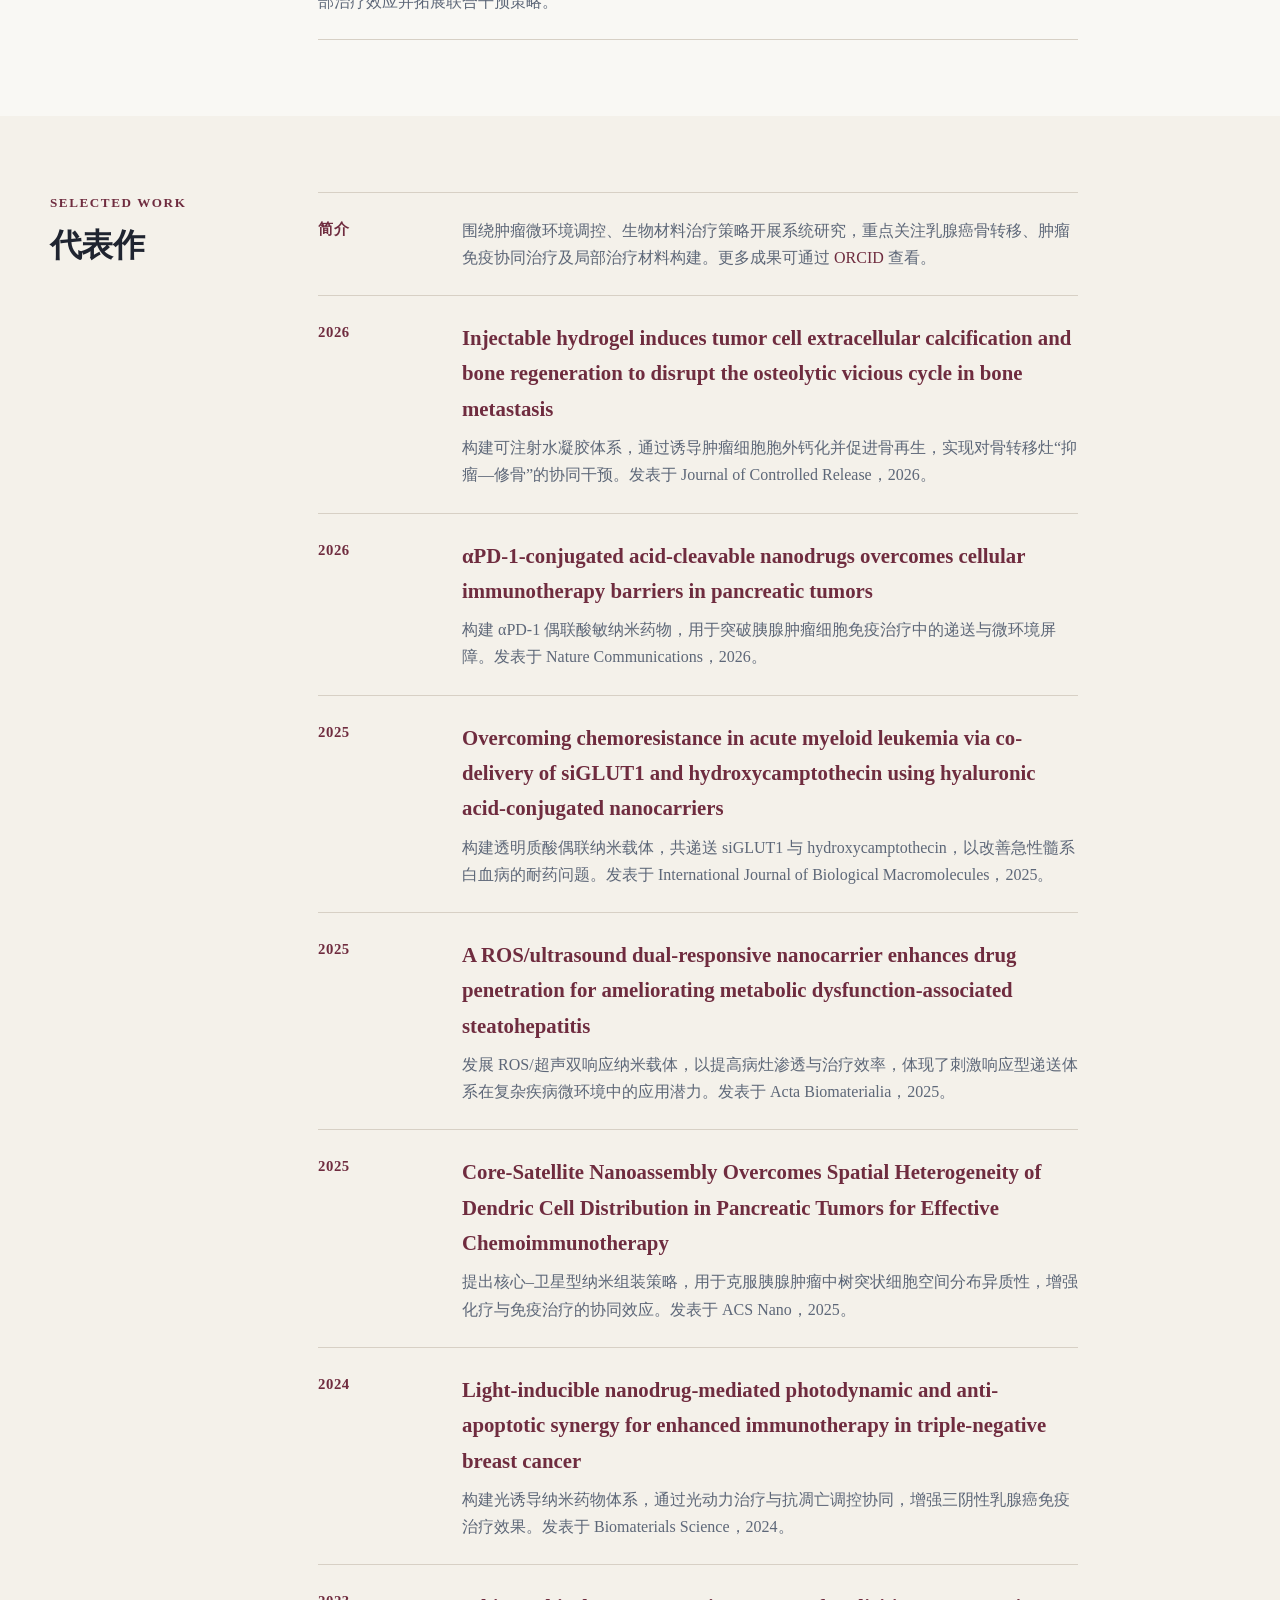
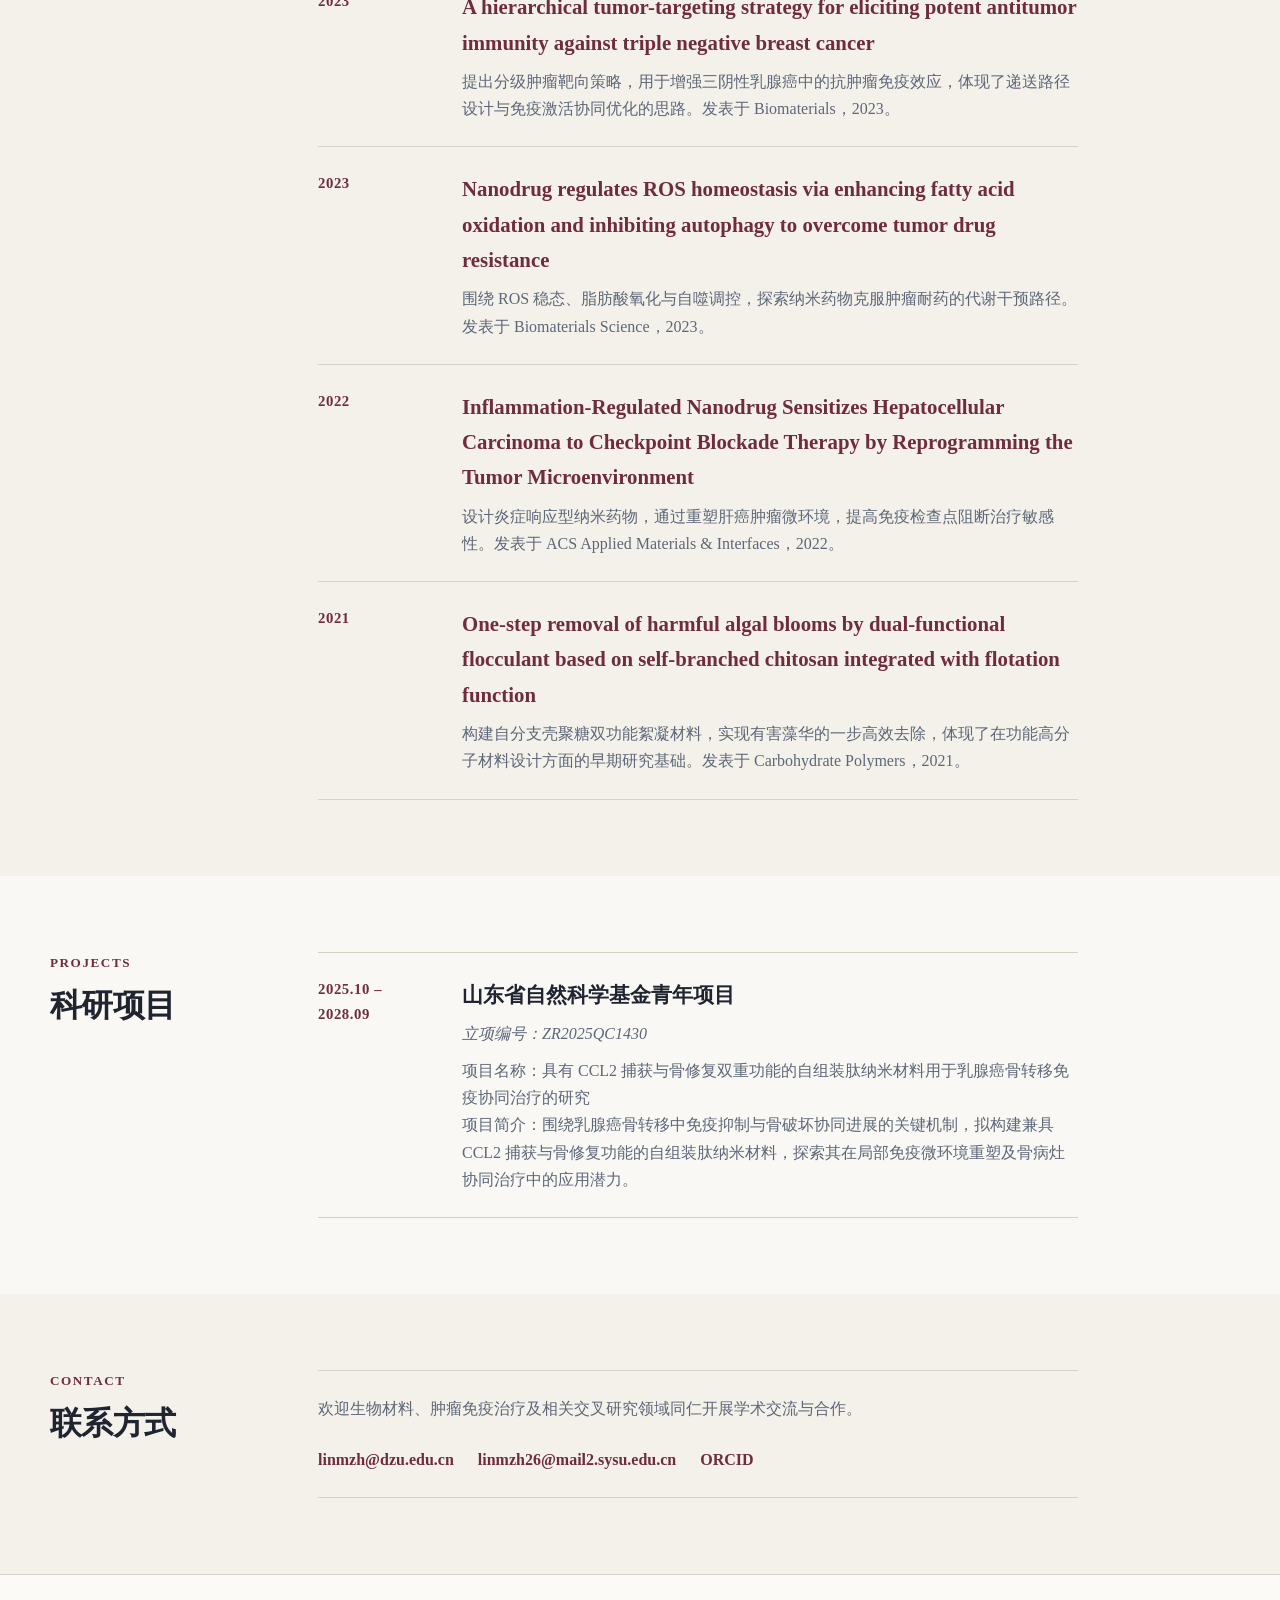
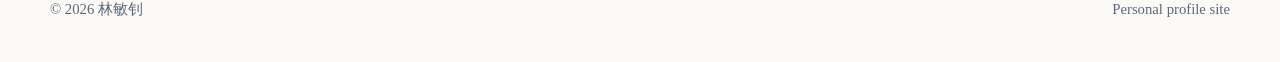
==== commit 72742d83: "feat: 优化" ====
--- a/index.html
+++ b/index.html
@@ -3,7 +3,7 @@
   <head>
     <meta charset="UTF-8" />
     <meta name="viewport" content="width=device-width, initial-scale=1.0" />
-    <title>林敏钊 - 个人主页</title>
+    <title>林敏钊</title>
     <link rel="icon" type="image/svg+xml" href="assets/favicon.svg" />
     <link rel="stylesheet" href="css/style.css" />
   </head>
@@ -392,12 +392,12 @@
               欢迎生物材料、肿瘤免疫治疗及相关交叉研究领域同仁开展学术交流与合作。
             </p>
             <ul class="contact-links">
+              <li><a href="mailto:linmzh@dzu.edu.cn">linmzh@dzu.edu.cn</a></li>
               <li>
                 <a href="mailto:linmzh26@mail2.sysu.edu.cn"
                   >linmzh26@mail2.sysu.edu.cn</a
                 >
               </li>
-              <li><a href="mailto:linmzh@dzu.edu.cn">linmzh@dzu.edu.cn</a></li>
               <li>
                 <a
                   href="https://orcid.org/0000-0001-9697-3656"
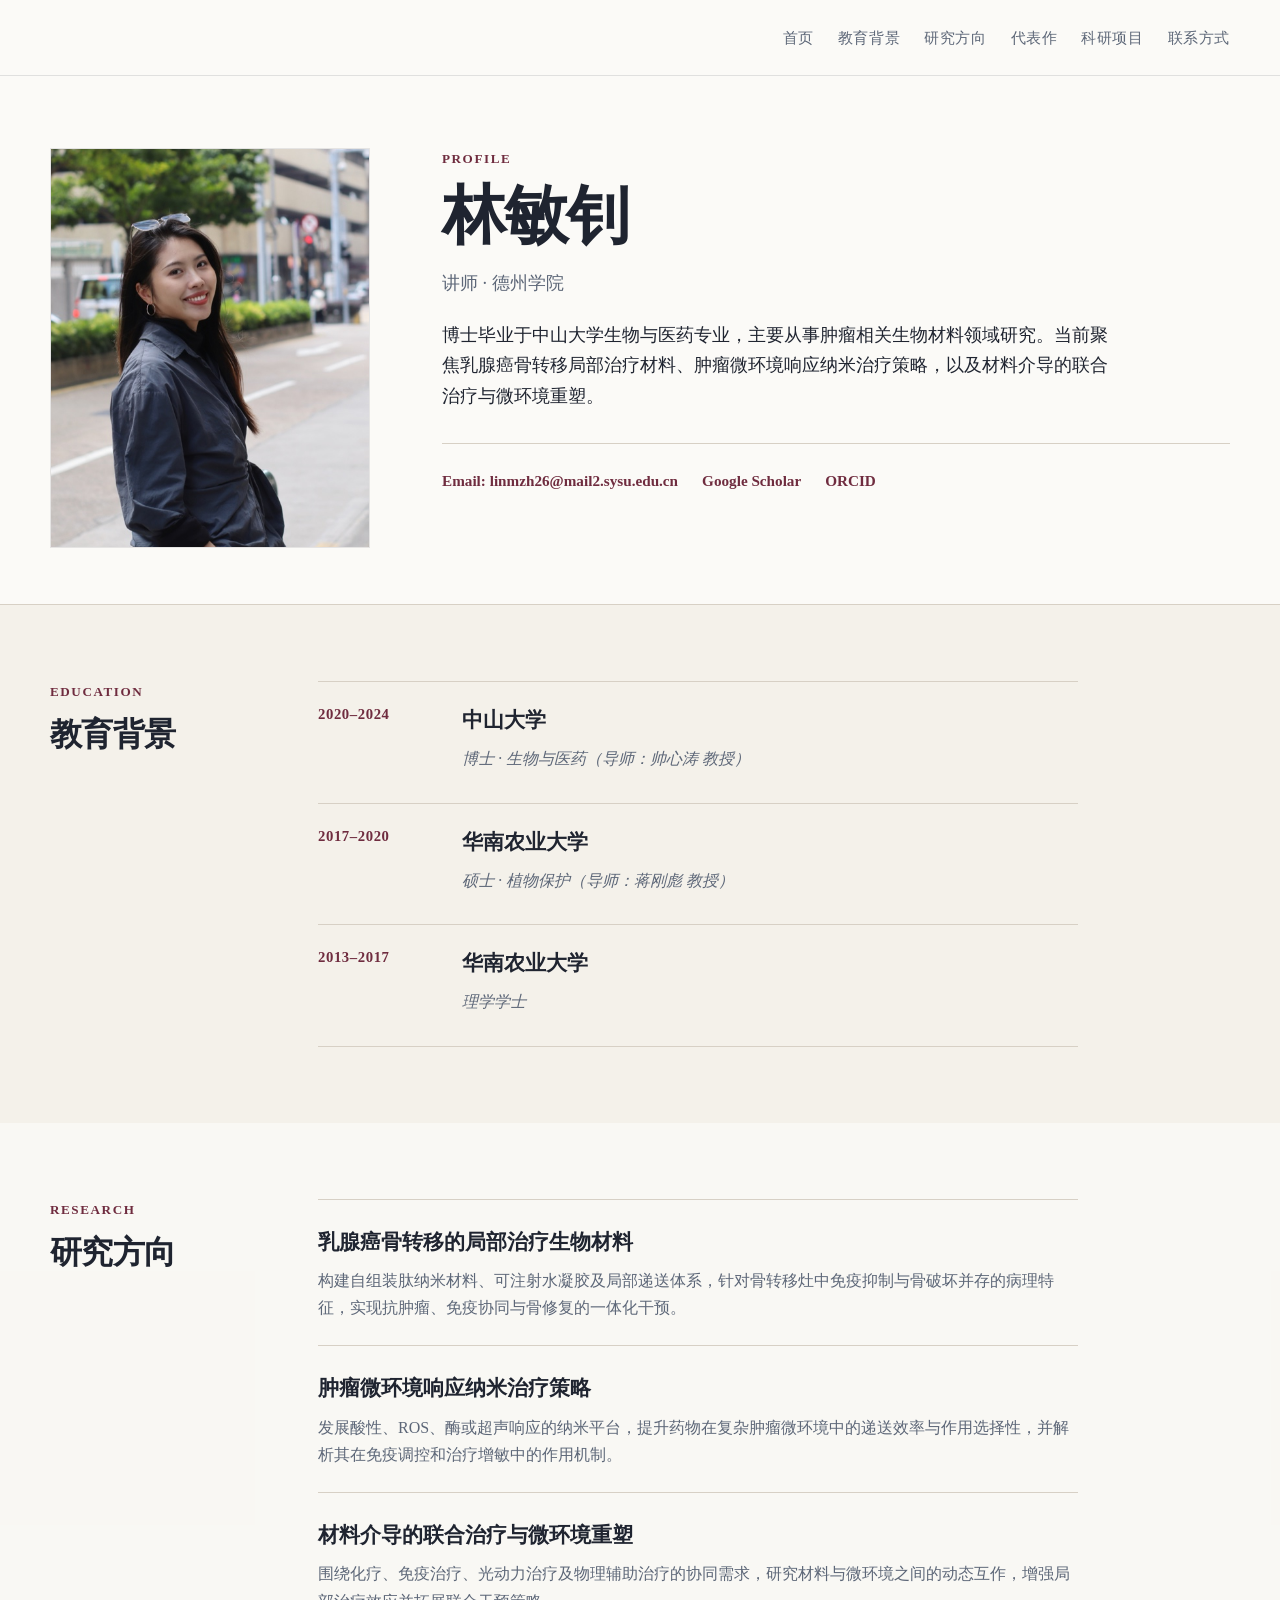
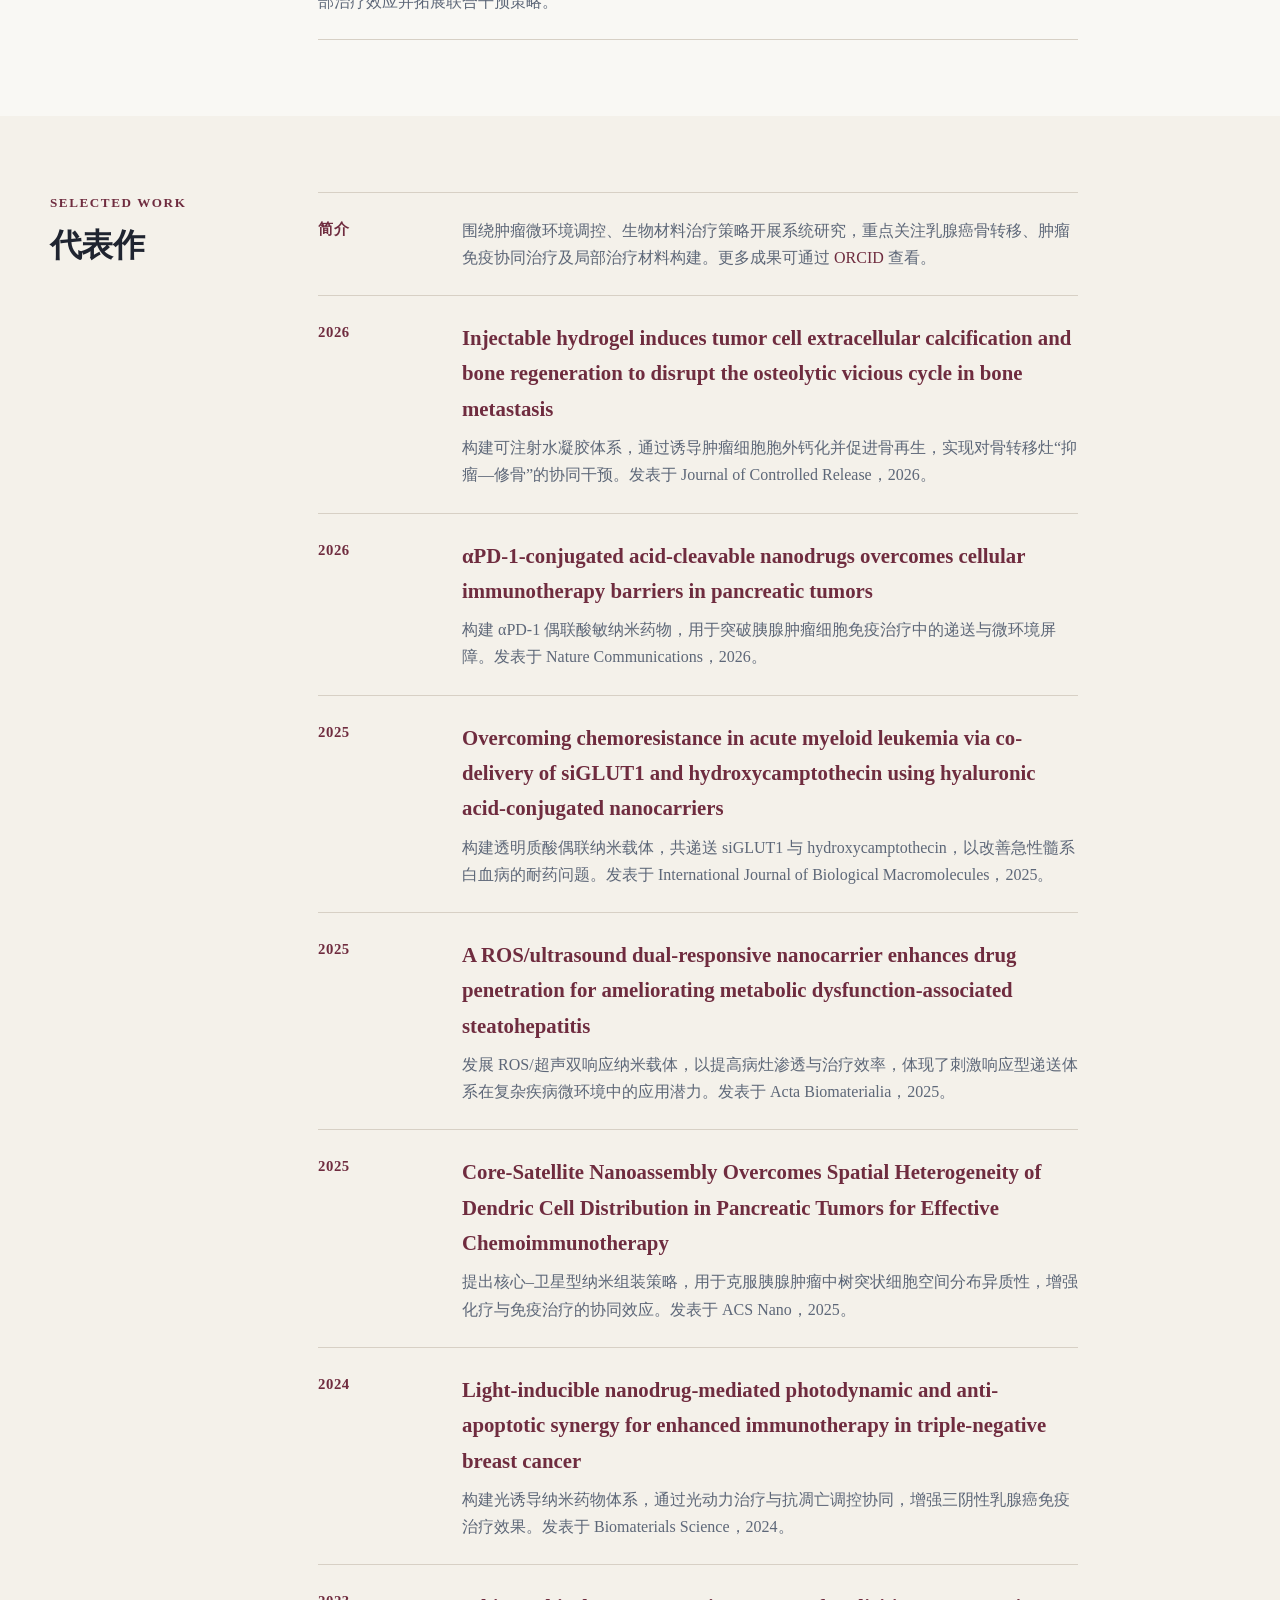
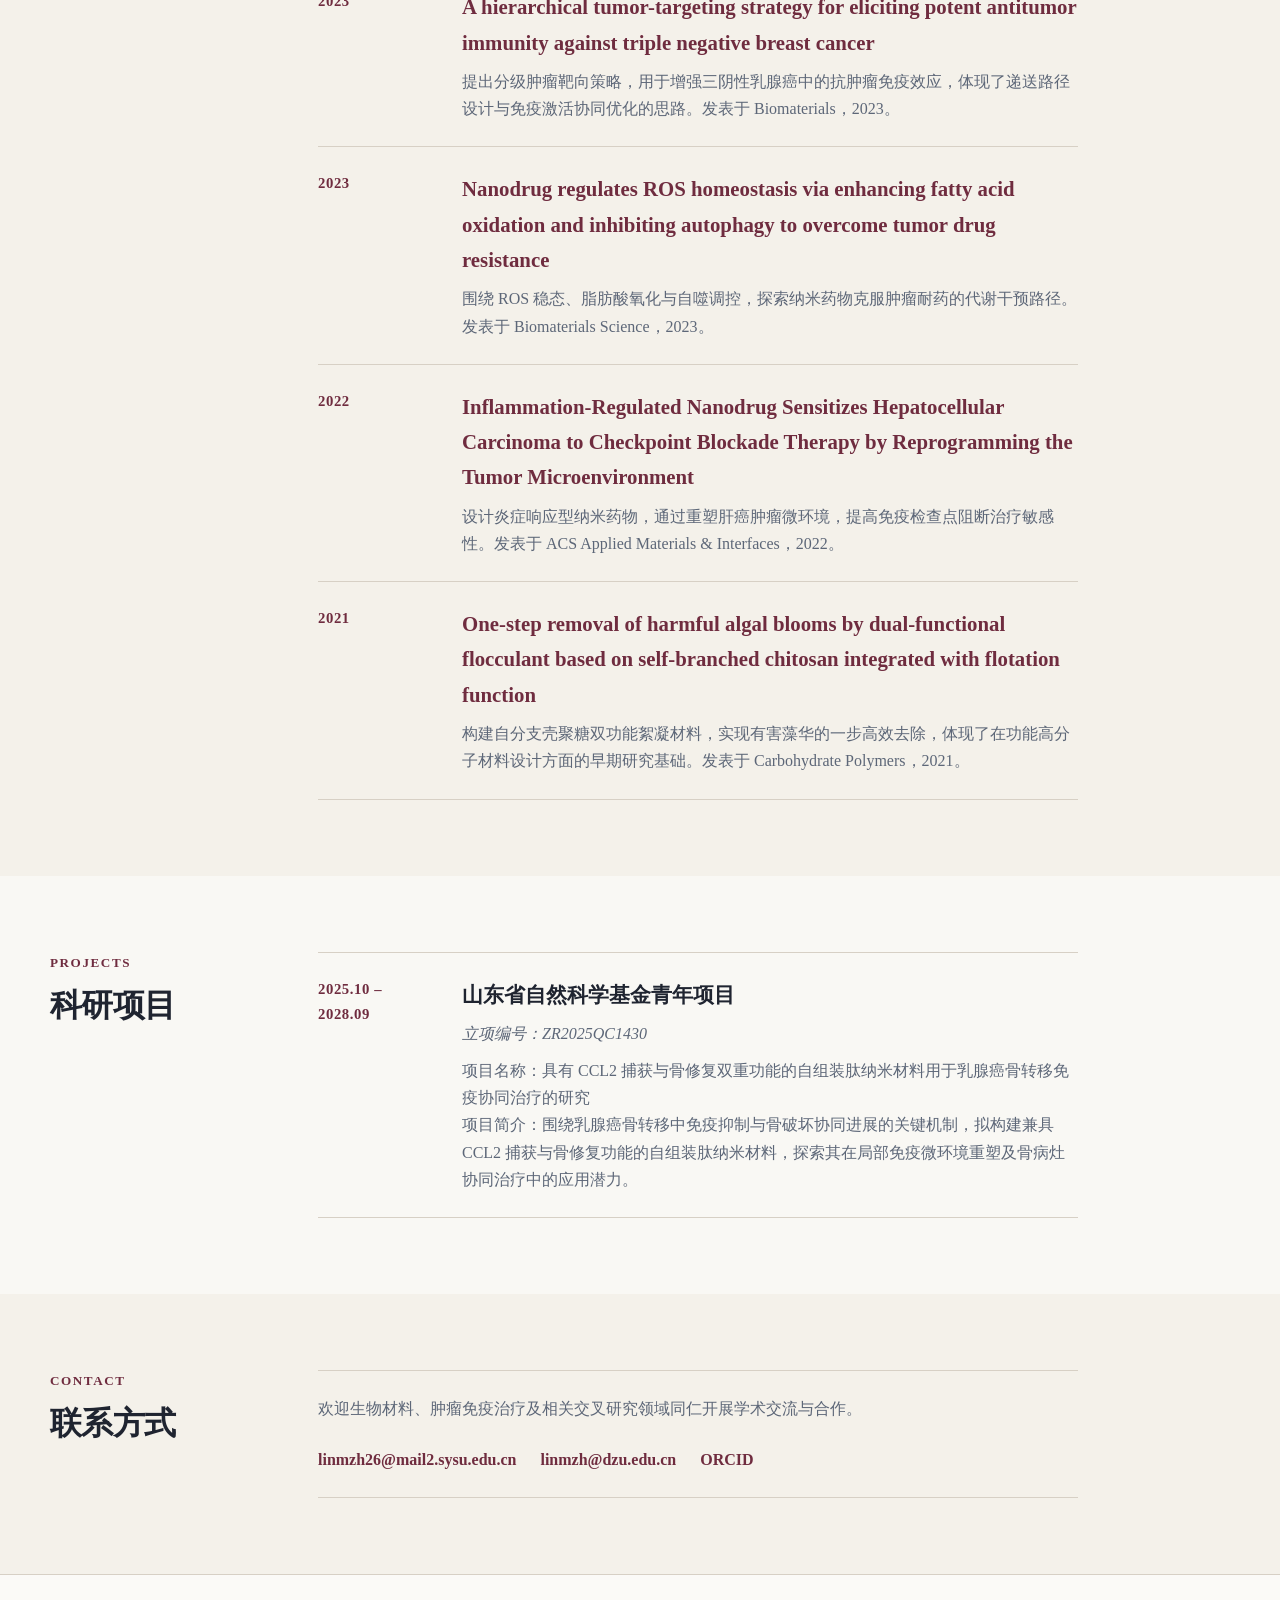
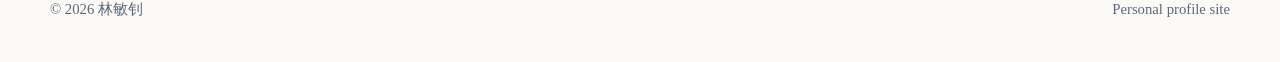
==== commit a015f39e: "feat: 优化内容" ====
--- a/index.html
+++ b/index.html
@@ -3,7 +3,11 @@
   <head>
     <meta charset="UTF-8" />
     <meta name="viewport" content="width=device-width, initial-scale=1.0" />
-    <title>林敏钊</title>
+    <meta
+      name="description"
+      content="林敏钊，德州学院讲师，博士毕业于中山大学。主要从事肿瘤微环境响应纳米治疗、乳腺癌骨转移局部治疗等生物材料研究。"
+    />
+    <title>林敏钊 - 讲师（德州学院） | 生物材料与肿瘤治疗</title>
     <link rel="icon" type="image/svg+xml" href="assets/favicon.svg" />
     <link rel="stylesheet" href="css/style.css" />
   </head>
@@ -392,12 +396,12 @@
               欢迎生物材料、肿瘤免疫治疗及相关交叉研究领域同仁开展学术交流与合作。
             </p>
             <ul class="contact-links">
-              <li><a href="mailto:linmzh@dzu.edu.cn">linmzh@dzu.edu.cn</a></li>
               <li>
                 <a href="mailto:linmzh26@mail2.sysu.edu.cn"
                   >linmzh26@mail2.sysu.edu.cn</a
                 >
               </li>
+              <li><a href="mailto:linmzh@dzu.edu.cn">linmzh@dzu.edu.cn</a></li>
               <li>
                 <a
                   href="https://orcid.org/0000-0001-9697-3656"
